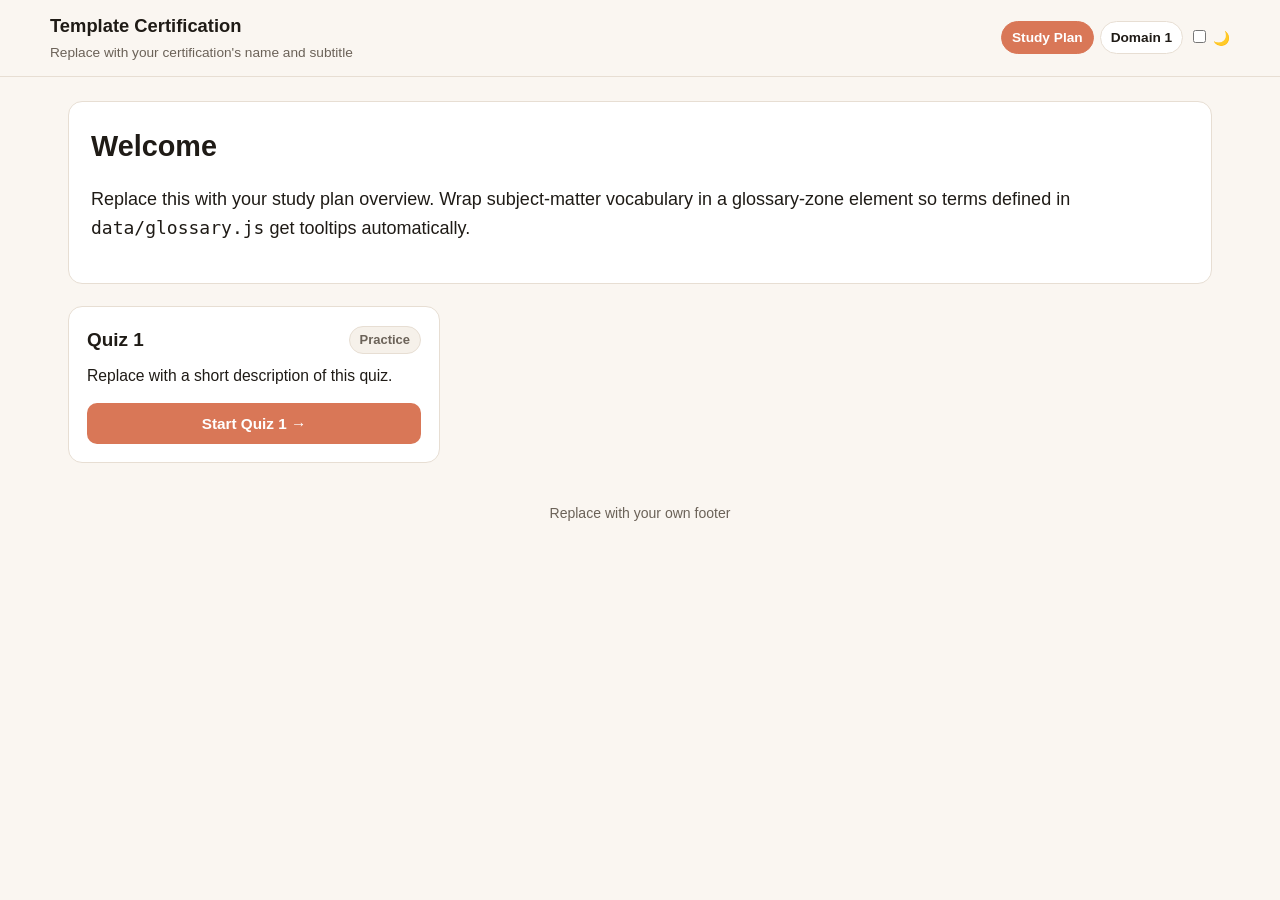
==== certs/_template/index.html @ f1c985af "Migrate cca-f into the cert-prep monorepo (core engine + certs/cca-f + _template) Extracts the share" ====
<!DOCTYPE html>
<html lang="en">
<head>
<meta charset="UTF-8">
<meta name="viewport" content="width=device-width, initial-scale=1.0">
<title>Template: Exam Prep</title>
<script>(function(){try{var t=localStorage.getItem('cert-theme');if(t==='dark'||t==='light')document.documentElement.setAttribute('data-theme',t);}catch(e){}})();</script>
<link rel="stylesheet" href="../../core/css/style.css">
<link rel="stylesheet" href="theme.css">
<noscript><style>.tab-panel{display:block !important;}</style></noscript>
</head>
<body>
<header class="top">
  <div class="inner">
    <div>
      <h1>Template Certification</h1>
      <div class="sub">Replace with your certification's name and subtitle</div>
    </div>
    <div class="nav-toggle-group">
      <span class="current-tab-label" id="navToggleLabel"></span>
      <button type="button" class="nav-toggle" id="navToggle" aria-expanded="false" aria-controls="tocNav">
        <span class="hamburger">☰</span> Menu
      </button>
    </div>
    <nav class="toc" id="tocNav">
      <button type="button" class="tab-btn" data-tab="plan" data-label="Study Plan">Study Plan</button>
      <button type="button" class="tab-btn" data-tab="d1" data-label="Domain 1">Domain 1</button>
      <label class="theme-toggle-pill"><input type="checkbox" class="theme-toggle-input"> 🌙</label>
    </nav>
  </div>
</header>

<div class="wrap">

  <div class="tab-panel" id="tab-plan">
    <div class="hero">
      <h1>Welcome</h1>
      <p class="glossary-zone">Replace this with your study plan overview. Wrap subject-matter vocabulary in a <span class="glossary-zone">glossary-zone</span> element so terms defined in <code>data/glossary.js</code> get tooltips automatically.</p>
    </div>

    <div class="quiz-grid">
      <div class="quiz-card">
        <div class="quiz-card-head">
          <h3>Quiz 1</h3>
          <span class="quiz-badge">Practice</span>
        </div>
        <p>Replace with a short description of this quiz.</p>
        <a class="quiz-start" href="quizzes/quiz1.html">Start Quiz 1 →</a>
      </div>
    </div>
  </div>

  <div class="tab-panel" id="tab-d1">
    <h2 class="section-title">Domain 1</h2>
    <p class="section-desc">Replace with a short description of this domain.</p>

    <div class="domain-block">
      <div class="domain-head">
        <div class="kicker">Domain 1</div>
        <h2>Example Domain</h2>
        <div class="meta">Replace with real domain content.</div>
      </div>
      <div class="domain-body">
        <div class="principle" id="d1-p1">
          <span class="num" style="background:var(--d1);">1</span>
          <h4 class="glossary-zone">Example principle</h4>
          <p class="glossary-zone">Replace with real content. Terms here can use the glossary-zone tooltip mechanism too.</p>
        </div>
      </div>
    </div>
  </div>

  <footer>Replace with your own footer</footer>
</div>

<script>window.CERT_ID = "template";</script>
<script src="data/glossary.js"></script>
<script src="../../core/js/theme-toggle.js"></script>
<script src="../../core/js/app.js"></script>
</body>
</html>
---- core/css/style.css ----
:root{
  --radius:14px;
  --page-max:1180px;
}

html{font-size:18px;}
body{transition:background-color .15s ease, color .15s ease;}
*{box-sizing:border-box;}
body{margin:0;font-family:-apple-system,BlinkMacSystemFont,"Segoe UI",Helvetica,Arial,sans-serif;background:var(--bg);color:var(--ink);line-height:1.55;}
.wrap{max-width:min(var(--page-max),94vw);margin:0 auto;padding:24px 18px 90px;}
header.top{position:sticky;top:0;z-index:50;background:var(--header-bg);backdrop-filter:blur(6px);border-bottom:1px solid var(--line);padding:12px 18px;}
header.top .inner{max-width:min(var(--page-max),94vw);margin:0 auto;display:flex;align-items:center;justify-content:space-between;gap:12px;flex-wrap:wrap;}

header.top h1{font-size:1.02rem;margin:0;font-weight:800;}
header.top .sub{color:var(--muted);font-size:0.76rem;margin-top:2px;}
nav.toc{display:flex;gap:6px;flex-wrap:wrap;font-size:0.76rem;align-items:center;}
nav.toc a{text-decoration:none;color:var(--ink);background:var(--card);border:1px solid var(--line);padding:5px 10px;border-radius:20px;font-weight:600;}
nav.toc a:hover{border-color:var(--accent);}
nav.toc .tab-btn{--tab-c:var(--accent);font:inherit;text-decoration:none;color:var(--ink);background:var(--card);border:1px solid var(--line);padding:5px 10px;border-radius:20px;font-weight:600;cursor:pointer;}
nav.toc .tab-btn:hover{border-color:var(--tab-c);}
nav.toc .tab-btn.active{background:var(--tab-c);border-color:var(--tab-c);color:var(--on-accent);}

.tab-panel{display:none;}
.tab-panel.active{display:block;animation:tabin .15s ease;}
@keyframes tabin{from{opacity:0;} to{opacity:1;}}
.hint-toggle{display:flex;align-items:center;gap:6px;background:var(--card);border:1px solid var(--line);border-radius:20px;padding:5px 10px;font-weight:600;cursor:pointer;}

.nav-toggle-group{display:none;}

/* Mobile: the 10-button nav wrapping onto 3+ rows ate a huge chunk of the
   screen (sticky header). Collapse it behind a Menu button (with the current
   tab named alongside it) that expands into the full list on tap. */
@media(max-width:640px){
  header.top{padding:10px 14px;}
  header.top .inner{flex-wrap:wrap;align-items:flex-start;gap:8px;}
  header.top .inner>div:first-child{flex:1 1 auto;min-width:0;}
  header.top h1{font-size:0.9rem;overflow:hidden;text-overflow:ellipsis;white-space:nowrap;}
  header.top .sub{font-size:0.68rem;overflow:hidden;text-overflow:ellipsis;white-space:nowrap;}

  .nav-toggle-group{display:flex;align-items:center;gap:8px;flex-shrink:0;}
  .current-tab-label{font-weight:700;font-size:0.82rem;color:var(--accent);}
  .nav-toggle{display:flex;align-items:center;gap:6px;background:var(--card);border:1px solid var(--line);border-radius:20px;padding:6px 12px;font-weight:700;font-size:0.82rem;color:var(--ink);cursor:pointer;font-family:inherit;}
  .nav-toggle .hamburger{font-size:0.95em;line-height:1;}

  nav.toc{display:none;flex-basis:100%;width:100%;flex-wrap:wrap;justify-content:flex-start;margin-top:10px;padding-top:10px;border-top:1px solid var(--line);}
  nav.toc.open{display:flex;}
}

h2.section-title{font-size:1.5rem;margin:40px 0 6px;}
p.section-desc{color:var(--muted);margin:0 0 18px;}

.hero{background:var(--card);border:1px solid var(--line);border-radius:var(--radius);padding:22px;margin-bottom:22px;}
.hero h1{font-size:1.6rem;margin:0 0 8px;}
.legend{background:var(--surface);border:1px solid var(--line);border-radius:10px;padding:12px 16px;font-size:0.85rem;margin:14px 0;}
.legend b{color:var(--accent);}
.weights{display:flex;gap:8px;margin:16px 0;flex-wrap:wrap;}
.weight-chip{border-radius:10px;padding:10px 14px;color:var(--on-accent);font-weight:700;font-size:0.85rem;min-width:70px;text-align:center;}
.w1{background:var(--d1);} .w2{background:var(--d2);} .w3{background:var(--d3);} .w4{background:var(--d4);} .w5{background:var(--d5);}
.weight-chip small{display:block;font-weight:500;opacity:0.9;font-size:0.68rem;}

.plan-grid{display:grid;grid-template-columns:1fr;gap:14px;}
@media(min-width:760px){.plan-grid{grid-template-columns:1fr 1fr 1fr;}}
.phase-card{background:var(--card);border:1px solid var(--line);border-radius:var(--radius);padding:18px;border-top:5px solid var(--accent);}
.phase-card h3{margin:0 0 4px;font-size:1.02rem;}
.phase-card .focus{color:var(--muted);font-size:0.76rem;margin-bottom:10px;}
.phase-card ul{margin:0;padding-left:18px;font-size:0.86rem;}
.phase-card li{margin-bottom:9px;}

.quiz-grid{display:grid;grid-template-columns:1fr;gap:14px;margin-top:14px;}
@media(min-width:760px){.quiz-grid{grid-template-columns:1fr 1fr 1fr;}}
.quiz-card{background:var(--card);border:1px solid var(--line);border-radius:var(--radius);padding:18px;display:flex;flex-direction:column;gap:10px;}
.quiz-card-head{display:flex;align-items:center;justify-content:space-between;gap:8px;}
.quiz-card h3{margin:0;font-size:1.05rem;}
.quiz-badge{background:var(--surface);border:1px solid var(--line);border-radius:20px;padding:3px 10px;font-size:0.72rem;font-weight:700;color:var(--muted);white-space:nowrap;}
.quiz-card p{margin:0;font-size:0.87rem;flex:1;}
.quiz-start{display:block;margin-top:4px;background:var(--accent);color:var(--on-accent);text-decoration:none;font-weight:700;font-size:0.85rem;padding:9px 14px;border-radius:10px;text-align:center;}
.quiz-start:hover{opacity:0.9;}

.domain-block{background:var(--card);border:1px solid var(--line);border-radius:var(--radius);margin-bottom:20px;overflow:hidden;}
.domain-head{padding:16px 20px;border-left:6px solid var(--accent);}
.domain-head .kicker{font-size:0.7rem;font-weight:800;letter-spacing:0.06em;text-transform:uppercase;color:var(--muted);}
.domain-head h2{margin:2px 0 4px;font-size:1.25rem;}
.domain-head .meta{font-size:0.8rem;color:var(--muted);}
.domain-body{padding:4px 20px 18px;}

.principle{border-top:1px solid var(--line);padding:14px 0;}
.principle:first-child{border-top:none;}
.principle .num{display:inline-block;width:26px;height:26px;line-height:26px;text-align:center;border-radius:50%;color:var(--on-accent);font-weight:700;font-size:0.78rem;margin-right:8px;}
.principle h4{display:inline;font-size:0.96rem;}
.principle p{margin:6px 0 0 34px;font-size:0.87rem;color:var(--ink);}

/* --- bilingual mechanics: word tap + click-to-reveal paragraph translation --- */
.term{border-bottom:1px dotted var(--accent);cursor:pointer;position:relative;-webkit-tap-highlight-color:transparent;}
.term.term-open{background:var(--highlight);border-radius:4px;box-shadow:0 0 0 1px rgba(var(--accent-rgb),0.35);}
.term:focus-visible{outline:2px solid var(--accent);outline-offset:2px;border-radius:2px;}

#viTooltip{
  position:fixed;
  left:0; top:0;
  max-width:min(300px, calc(100vw - 24px));
  background:var(--tooltip-bg);
  color:var(--tooltip-fg);
  padding:9px 13px;
  border-radius:12px;
  font-size:0.86rem;
  line-height:1.45;
  box-shadow:0 10px 28px rgba(0,0,0,.28), 0 2px 6px rgba(0,0,0,.18);
  z-index:500;
  opacity:0;
  transform:translateY(4px) scale(0.97);
  transition:opacity .14s ease, transform .14s ease;
  pointer-events:none;
  visibility:hidden;
}
#viTooltip.show{opacity:1;transform:translateY(0) scale(1);visibility:visible;}

.vi-icon{display:inline-flex;align-items:center;gap:3px;cursor:pointer;margin-left:6px;padding:1px 7px;border-radius:999px;border:1px solid var(--line);background:var(--surface);color:var(--accent);font-size:0.68em;font-weight:700;text-decoration:none;user-select:none;vertical-align:middle;}
.vi-icon::before{content:"";display:inline-block;flex-shrink:0;width:13px;height:9px;border-radius:2px;background-image:url("data:image/svg+xml,%3Csvg xmlns='http://www.w3.org/2000/svg' viewBox='0 0 30 20'%3E%3Crect width='30' height='20' fill='%23da251d'/%3E%3Cpolygon points='15,4 16.76,9.53 22.57,9.53 17.9,13 19.66,18.53 15,15.06 10.34,18.53 12.1,13 7.43,9.53 13.24,9.53' fill='%23ffcd00'/%3E%3C/svg%3E");background-size:contain;background-repeat:no-repeat;}
.vi-icon:hover{background:var(--highlight);}
.vi-icon.active{background:var(--accent);color:var(--on-accent);border-color:var(--accent);}
.vi-icon:focus-visible{outline:2px solid var(--accent);outline-offset:2px;}
.vi-inline{display:none;margin:6px 0 0;padding:8px 12px;background:var(--surface);border-left:3px solid var(--accent);border-radius:0 8px 8px 0;font-size:0.85em;color:var(--ink);}
.vi-inline.show{display:block;}

html{scroll-behavior:smooth;}
.principle:target{background:var(--highlight);border-radius:10px;box-shadow:0 0 0 2px var(--accent) inset;}
.bigpic{background:var(--bg);border:1px solid var(--line);border-radius:12px;padding:14px 16px 10px;margin:6px 0 18px;}
.bigpic .cap{font-size:0.8rem;color:var(--muted);margin:0 0 8px;}
.bigpic svg{display:block;}
.badge-link{cursor:pointer;}
.badge-link:hover circle{stroke:var(--ink);stroke-width:1.5;}


table.cheat{width:100%;border-collapse:collapse;font-size:0.83rem;margin-top:10px;}
table.cheat th, table.cheat td{border:1px solid var(--line);padding:8px 10px;text-align:left;vertical-align:top;}
table.cheat th{background:var(--surface);font-weight:700;}
table.cheat tr:nth-child(even) td{background:var(--surface-soft);}

.callout{background:var(--green-bg);border:1px solid var(--callout-border);border-radius:10px;padding:12px 16px;font-size:0.87rem;margin:14px 0;}
.callout.warn{background:var(--warn-bg);border-color:var(--warn-border);}

.tip-block{background:var(--card);border:1px solid var(--line);border-radius:var(--radius);padding:16px 20px;margin-bottom:16px;}
.tip-block h3{margin:0 0 10px;font-size:1.02rem;}
.tip-block ul, .tip-block ol{margin:0;padding-left:20px;font-size:0.9rem;}
.tip-block li{margin-bottom:8px;}
.tip-block li:last-child{margin-bottom:0;}
.tip-block ul ul, .tip-block ol ul{margin-top:6px;}
.tip-block table.cheat{margin-top:0;}
.files-list{display:flex;flex-direction:column;gap:8px;margin-top:10px;}
.files-list div{background:var(--surface);border:1px solid var(--line);border-radius:8px;padding:10px 14px;font-size:0.84rem;}
footer{text-align:center;color:var(--muted);font-size:0.78rem;margin-top:40px;}
.checklist{list-style:none;padding:0;margin:0;}
.checklist li{padding:8px 0;border-top:1px solid var(--line);font-size:0.89rem;}
.checklist li:first-child{border-top:none;}
.checklist input{margin-right:8px;}

/* --- related-questions cross-linking --- */
.related-q{margin:8px 0 0 34px;}
.related-q summary{list-style:none;cursor:pointer;display:inline-flex;align-items:center;gap:6px;font-size:0.78rem;font-weight:700;color:var(--accent);user-select:none;}
.related-q summary::-webkit-details-marker{display:none;}
.related-q summary::before{content:'▸';font-size:0.75em;transition:transform .12s ease;}
.related-q[open] summary::before{transform:rotate(90deg);}
.related-q summary .count{background:var(--accent);color:var(--on-accent);border-radius:10px;padding:1px 7px;font-size:0.72rem;font-weight:700;}
.related-q-body{margin-top:8px;display:flex;flex-direction:column;gap:8px;}
.related-q-item{background:var(--surface);border:1px solid var(--line);border-radius:8px;padding:9px 12px;font-size:0.82rem;}
.related-q-item .rq-q{font-weight:600;margin:0 0 6px;}
.related-q-item .rq-opts{margin:0 0 6px;padding-left:16px;color:var(--muted);}
.related-q-item .rq-opts li{margin-bottom:2px;}
.related-q-item .rq-opts li.correct{color:var(--green);font-weight:700;}
.rq-opt-vi{display:none;margin:3px 0 4px;padding:5px 9px;border-radius:0 6px 6px 0;border-left:3px solid var(--accent);background:var(--highlight);color:var(--ink);font-size:0.92em;line-height:1.4;}
.rq-opt-vi.show{display:block;}
.related-q-item .rq-explain{margin:0;padding:6px 8px;background:var(--card);border-left:3px solid var(--green);border-radius:0 6px 6px 0;display:none;}
.related-q-item .rq-explain.show{display:block;}
.related-q-item .rq-reveal{background:none;border:1px solid var(--line);border-radius:14px;padding:2px 10px;font-size:0.74rem;cursor:pointer;color:var(--ink);font-weight:600;}
.related-q-item .rq-reveal:hover{border-color:var(--accent);}
.related-q-item .rq-src{color:var(--muted);font-weight:500;font-size:0.72rem;margin-left:6px;}
.rq-copy-btn{background:none;border:1px solid var(--line);border-radius:14px;padding:1px 8px;font-size:0.7rem;cursor:pointer;color:var(--muted);font-weight:600;margin-left:6px;vertical-align:middle;}
.rq-copy-btn:hover{border-color:var(--accent);color:var(--accent);}
.related-q-empty{font-size:0.78rem;color:var(--muted);margin:8px 0 0 34px;font-style:italic;}

.rq-vi-wrap{display:inline-block;margin-left:6px;}
.rq-vi-btn{display:inline-flex;align-items:center;gap:4px;padding:1px 8px;border-radius:999px;border:1px solid var(--line);background:var(--surface-2, var(--surface));color:var(--accent);font-size:0.7rem;font-weight:700;cursor:pointer;user-select:none;vertical-align:middle;}
.rq-vi-btn .flag-vn{border-radius:2px;flex-shrink:0;}
.rq-vi-btn:hover{background:var(--highlight);}
.rq-vi-btn.active{background:var(--accent);color:var(--on-accent);border-color:var(--accent);}
.rq-vi-box{display:none;margin-top:6px;padding:8px 10px;border-radius:0 6px 6px 0;border-left:3px solid var(--accent);background:var(--highlight);color:var(--ink);font-size:0.85em;line-height:1.5;}
.rq-vi-box.show{display:block;}
---- certs/_template/theme.css ----
:root{
  --bg:#faf6f1; --card:#ffffff; --ink:#1f1b16; --muted:#6b6258; --line:#e7ded3;
  --accent:#d97757; --accent-rgb:217,119,87; --green:#3a7d44; --green-bg:#e7f5e8; --red:#c0392b;
  --d1:#d97757; --d2:#3b6ea5; --d3:#4a8a5b; --d4:#8a5fa8; --d5:#c08a2e;
  --surface:#f6f1ea; --surface-soft:#fbf8f4; --highlight:#fff3ea;
  --warn-bg:#fdf3e7; --warn-border:#f0dcb8; --callout-border:#cfe6cf;
  --header-bg:rgba(250,246,241,0.97);
  --on-accent:#fff;
  --tooltip-bg:#1f1b16; --tooltip-fg:#fff;
  --red-bg:#fbeae7; --panel-2:#fffdfb; --panel-3:#f5efe7; --surface-hover:#fbf2ea;
  --tag-neutral-bg:#efe9e2; --tag-pending-bg:#fbeee0;
  --feedback-correct-text:#244e2b; --feedback-incorrect-text:#7d2920;
  --d1-tint:#fbeee6; --d2-tint:#e9eff7; --d3-tint:#e9f3eb; --d4-tint:#f1eaf6; --d5-tint:#f8eedc;
  color-scheme:light;
}

@media (prefers-color-scheme: dark){
  :root:not([data-theme="light"]){
    --bg:#17130f; --card:#241f19; --ink:#f0e9de; --muted:#a89b8b; --line:#3a332a;
    --accent:#e2895f; --accent-rgb:226,137,95; --green:#5aa868; --green-bg:#1e3324; --red:#e0685a;
    --d1:#e2895f; --d2:#6d9bd1; --d3:#6cb17d; --d4:#b190d1; --d5:#dba64f;
    --surface:#2a241d; --surface-soft:#231e18; --highlight:#3a2c20;
    --warn-bg:#332a1c; --warn-border:#4d3f27; --callout-border:#2c4530;
    --header-bg:rgba(23,19,15,0.94);
    --on-accent:#fff;
    --tooltip-bg:#1f1b16; --tooltip-fg:#fff;
    --red-bg:#3a201d; --panel-2:#2a241d; --panel-3:#2f2a22; --surface-hover:#362c22;
    --tag-neutral-bg:#332e27; --tag-pending-bg:#3d2e22;
    --feedback-correct-text:#a8d5b0; --feedback-incorrect-text:#e8a79c;
    --d1-tint:#3a2c22; --d2-tint:#212c38; --d3-tint:#1f2f24; --d4-tint:#2e2536; --d5-tint:#362c1c;
    color-scheme:dark;
  }
}
:root[data-theme="dark"]{
  --bg:#17130f; --card:#241f19; --ink:#f0e9de; --muted:#a89b8b; --line:#3a332a;
  --accent:#e2895f; --accent-rgb:226,137,95; --green:#5aa868; --green-bg:#1e3324; --red:#e0685a;
  --d1:#e2895f; --d2:#6d9bd1; --d3:#6cb17d; --d4:#b190d1; --d5:#dba64f;
  --surface:#2a241d; --surface-soft:#231e18; --highlight:#3a2c20;
  --warn-bg:#332a1c; --warn-border:#4d3f27; --callout-border:#2c4530;
  --header-bg:rgba(23,19,15,0.94);
  --on-accent:#fff;
  --tooltip-bg:#1f1b16; --tooltip-fg:#fff;
  --red-bg:#3a201d; --panel-2:#2a241d; --panel-3:#2f2a22; --surface-hover:#362c22;
  --tag-neutral-bg:#332e27; --tag-pending-bg:#3d2e22;
  --feedback-correct-text:#a8d5b0; --feedback-incorrect-text:#e8a79c;
  --d1-tint:#3a2c22; --d2-tint:#212c38; --d3-tint:#1f2f24; --d4-tint:#2e2536; --d5-tint:#362c1c;
  color-scheme:dark;
}
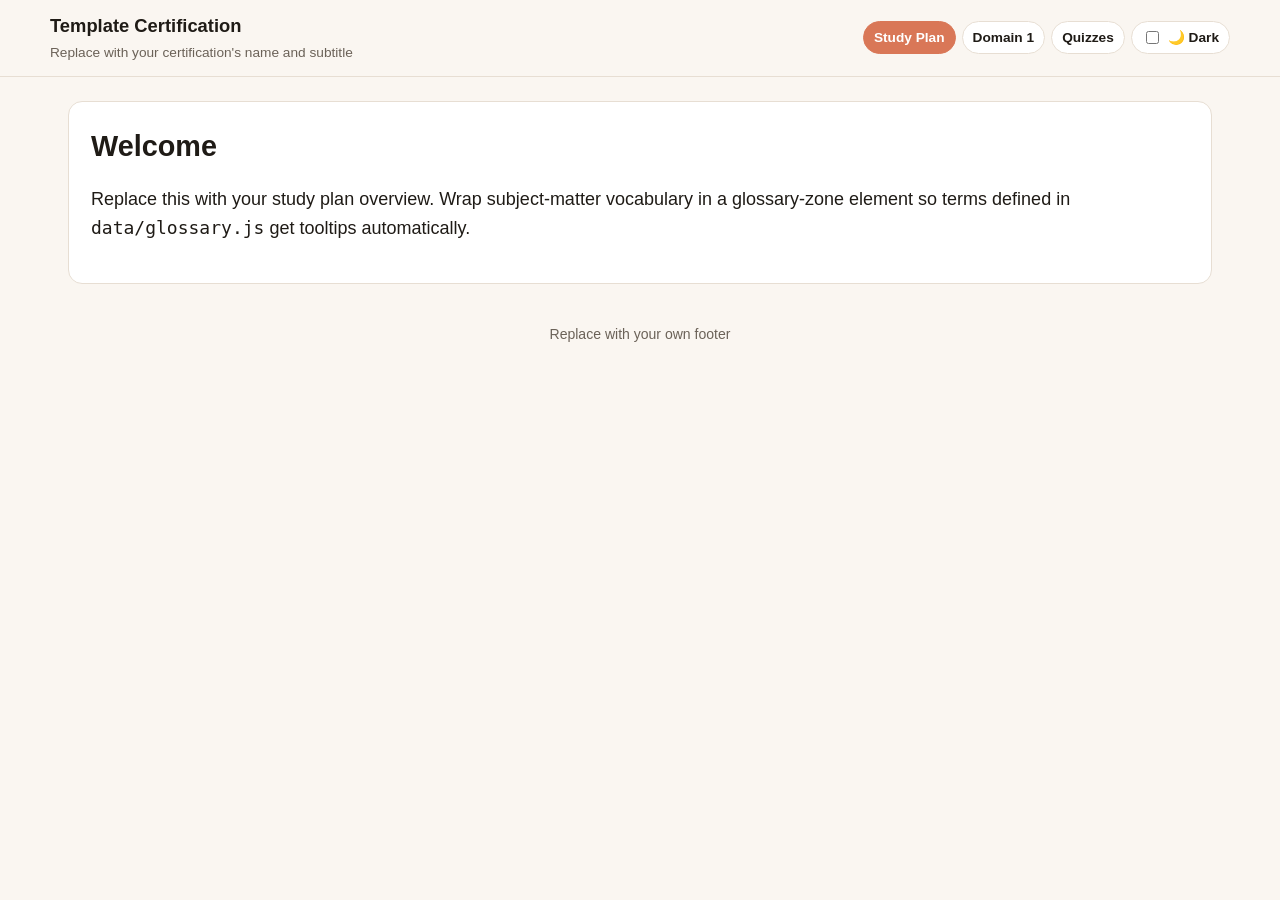
==== commit 1d1bbdee: "Share a single site-nav header across the cert page and its quiz pages Introduces certs/<id>/data/na" ====
--- a/certs/_template/index.html
+++ b/certs/_template/index.html
@@ -10,25 +10,7 @@
 <noscript><style>.tab-panel{display:block !important;}</style></noscript>
 </head>
 <body>
-<header class="top">
-  <div class="inner">
-    <div>
-      <h1>Template Certification</h1>
-      <div class="sub">Replace with your certification's name and subtitle</div>
-    </div>
-    <div class="nav-toggle-group">
-      <span class="current-tab-label" id="navToggleLabel"></span>
-      <button type="button" class="nav-toggle" id="navToggle" aria-expanded="false" aria-controls="tocNav">
-        <span class="hamburger">☰</span> Menu
-      </button>
-    </div>
-    <nav class="toc" id="tocNav">
-      <button type="button" class="tab-btn" data-tab="plan" data-label="Study Plan">Study Plan</button>
-      <button type="button" class="tab-btn" data-tab="d1" data-label="Domain 1">Domain 1</button>
-      <label class="theme-toggle-pill"><input type="checkbox" class="theme-toggle-input"> 🌙</label>
-    </nav>
-  </div>
-</header>
+<header class="site-nav" id="siteNav"></header>
 
 <div class="wrap">
 
@@ -36,17 +18,6 @@
     <div class="hero">
       <h1>Welcome</h1>
       <p class="glossary-zone">Replace this with your study plan overview. Wrap subject-matter vocabulary in a <span class="glossary-zone">glossary-zone</span> element so terms defined in <code>data/glossary.js</code> get tooltips automatically.</p>
-    </div>
-
-    <div class="quiz-grid">
-      <div class="quiz-card">
-        <div class="quiz-card-head">
-          <h3>Quiz 1</h3>
-          <span class="quiz-badge">Practice</span>
-        </div>
-        <p>Replace with a short description of this quiz.</p>
-        <a class="quiz-start" href="quizzes/quiz1.html">Start Quiz 1 →</a>
-      </div>
     </div>
   </div>
 
@@ -70,12 +41,30 @@
     </div>
   </div>
 
+  <div class="tab-panel" id="tab-quizzes">
+    <h2 class="section-title">Quizzes</h2>
+    <p class="section-desc">Replace with a short description of the quiz set.</p>
+
+    <div class="quiz-grid">
+      <div class="quiz-card">
+        <div class="quiz-card-head">
+          <h3>Quiz 1</h3>
+          <span class="quiz-badge">Practice</span>
+        </div>
+        <p>Replace with a short description of this quiz.</p>
+        <a class="quiz-start" href="quizzes/quiz1.html">Start Quiz 1 →</a>
+      </div>
+    </div>
+  </div>
+
   <footer>Replace with your own footer</footer>
 </div>
 
-<script>window.CERT_ID = "template";</script>
+<script>window.CERT_ID = "template"; window.CERT_INDEX_PATH = "";</script>
+<script src="data/nav.js"></script>
 <script src="data/glossary.js"></script>
 <script src="../../core/js/theme-toggle.js"></script>
+<script src="../../core/js/site-nav.js"></script>
 <script src="../../core/js/app.js"></script>
 </body>
 </html>
--- a/core/css/style.css
+++ b/core/css/style.css
@@ -1,6 +1,7 @@
 :root{
   --radius:14px;
   --page-max:1180px;
+  --site-nav-h:60px;
 }
 
 html{font-size:18px;}
@@ -8,11 +9,11 @@
 *{box-sizing:border-box;}
 body{margin:0;font-family:-apple-system,BlinkMacSystemFont,"Segoe UI",Helvetica,Arial,sans-serif;background:var(--bg);color:var(--ink);line-height:1.55;}
 .wrap{max-width:min(var(--page-max),94vw);margin:0 auto;padding:24px 18px 90px;}
-header.top{position:sticky;top:0;z-index:50;background:var(--header-bg);backdrop-filter:blur(6px);border-bottom:1px solid var(--line);padding:12px 18px;}
-header.top .inner{max-width:min(var(--page-max),94vw);margin:0 auto;display:flex;align-items:center;justify-content:space-between;gap:12px;flex-wrap:wrap;}
+.site-nav{position:sticky;top:0;z-index:50;background:var(--header-bg);backdrop-filter:blur(6px);border-bottom:1px solid var(--line);padding:12px 18px;}
+.site-nav .inner{max-width:min(var(--page-max),94vw);margin:0 auto;display:flex;align-items:center;justify-content:space-between;gap:12px;flex-wrap:wrap;}
 
-header.top h1{font-size:1.02rem;margin:0;font-weight:800;}
-header.top .sub{color:var(--muted);font-size:0.76rem;margin-top:2px;}
+.site-nav h1{font-size:1.02rem;margin:0;font-weight:800;}
+.site-nav .sub{color:var(--muted);font-size:0.76rem;margin-top:2px;}
 nav.toc{display:flex;gap:6px;flex-wrap:wrap;font-size:0.76rem;align-items:center;}
 nav.toc a{text-decoration:none;color:var(--ink);background:var(--card);border:1px solid var(--line);padding:5px 10px;border-radius:20px;font-weight:600;}
 nav.toc a:hover{border-color:var(--accent);}
@@ -31,11 +32,11 @@
    screen (sticky header). Collapse it behind a Menu button (with the current
    tab named alongside it) that expands into the full list on tap. */
 @media(max-width:640px){
-  header.top{padding:10px 14px;}
-  header.top .inner{flex-wrap:wrap;align-items:flex-start;gap:8px;}
-  header.top .inner>div:first-child{flex:1 1 auto;min-width:0;}
-  header.top h1{font-size:0.9rem;overflow:hidden;text-overflow:ellipsis;white-space:nowrap;}
-  header.top .sub{font-size:0.68rem;overflow:hidden;text-overflow:ellipsis;white-space:nowrap;}
+  .site-nav{padding:10px 14px;}
+  .site-nav .inner{flex-wrap:wrap;align-items:flex-start;gap:8px;}
+  .site-nav .inner>div:first-child{flex:1 1 auto;min-width:0;}
+  .site-nav h1{font-size:0.9rem;overflow:hidden;text-overflow:ellipsis;white-space:nowrap;}
+  .site-nav .sub{font-size:0.68rem;overflow:hidden;text-overflow:ellipsis;white-space:nowrap;}
 
   .nav-toggle-group{display:flex;align-items:center;gap:8px;flex-shrink:0;}
   .current-tab-label{font-weight:700;font-size:0.82rem;color:var(--accent);}
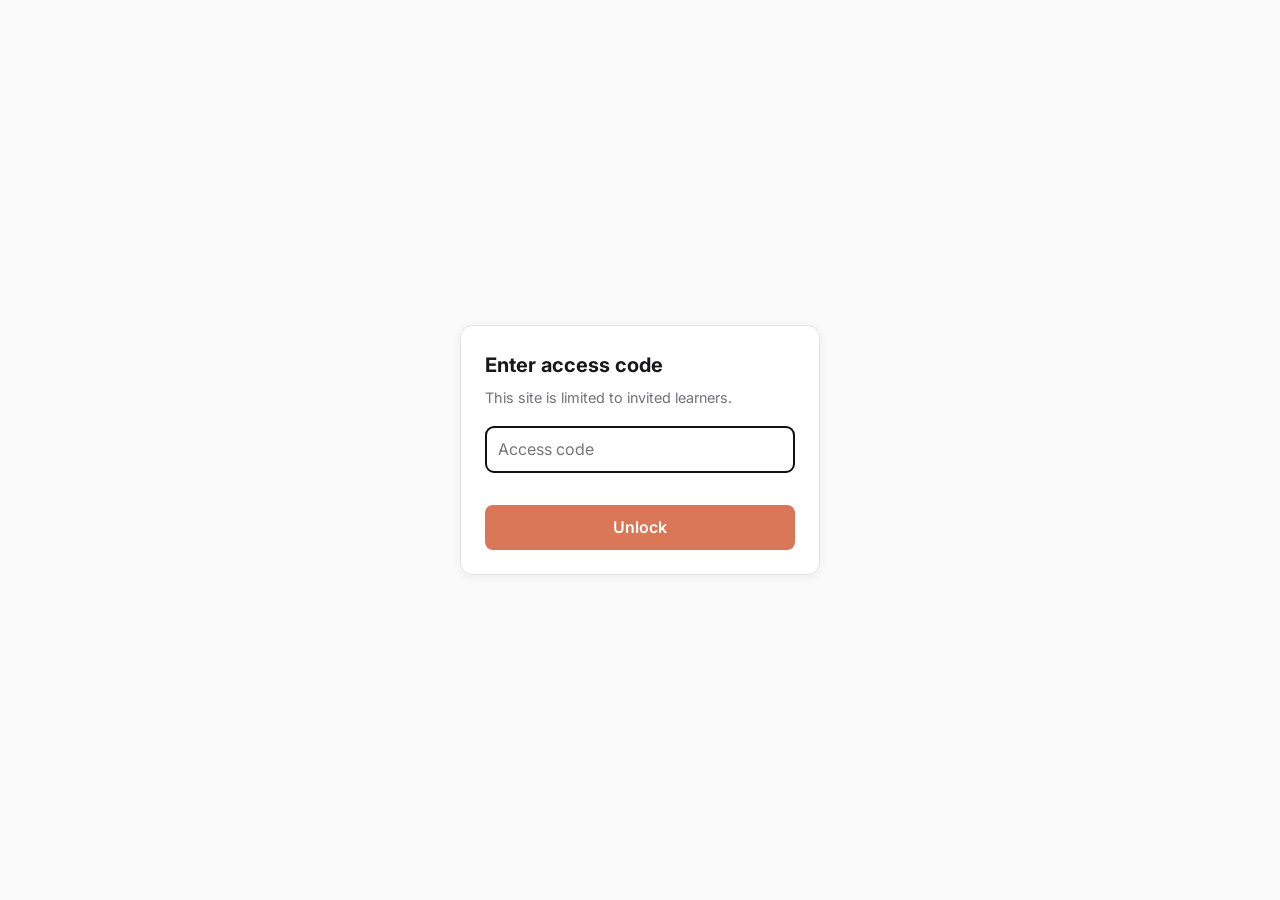
==== commit b9a77a19: "Ship quiz-only MVP: shared quiz module, itil4-f cert, access-code gate - Add shared quiz engine/page" ====
--- a/certs/_template/index.html
+++ b/certs/_template/index.html
@@ -7,21 +7,23 @@
 <script>(function(){try{var t=localStorage.getItem('cert-theme');if(t==='dark'||t==='light')document.documentElement.setAttribute('data-theme',t);}catch(e){}})();</script>
 <link rel="stylesheet" href="../../core/css/style.css">
 <link rel="stylesheet" href="theme.css">
+<link rel="stylesheet" href="content.css">
 <noscript><style>.tab-panel{display:block !important;}</style></noscript>
+<script src="../../core/js/access-gate.js"></script>
 </head>
 <body>
 <header class="site-nav" id="siteNav"></header>
 
 <div class="wrap">
 
-  <div class="tab-panel" id="tab-plan">
+  <section class="tab-panel" data-tab="learn" id="tab-learn">
     <div class="hero">
       <h1>Welcome</h1>
       <p class="glossary-zone">Replace this with your study plan overview. Wrap subject-matter vocabulary in a <span class="glossary-zone">glossary-zone</span> element so terms defined in <code>data/glossary.js</code> get tooltips automatically.</p>
     </div>
-  </div>
+  </section>
 
-  <div class="tab-panel" id="tab-d1">
+  <section class="tab-panel" data-tab="lesson" id="tab-lesson">
     <h2 class="section-title">Domain 1</h2>
     <p class="section-desc">Replace with a short description of this domain.</p>
 
@@ -39,23 +41,16 @@
         </div>
       </div>
     </div>
-  </div>
+  </section>
 
-  <div class="tab-panel" id="tab-quizzes">
-    <h2 class="section-title">Quizzes</h2>
-    <p class="section-desc">Replace with a short description of the quiz set.</p>
+  <section class="tab-panel" data-tab="quiz" id="tab-quiz">
+    <div id="quizCards"></div>
+  </section>
 
-    <div class="quiz-grid">
-      <div class="quiz-card">
-        <div class="quiz-card-head">
-          <h3>Quiz 1</h3>
-          <span class="quiz-badge">Practice</span>
-        </div>
-        <p>Replace with a short description of this quiz.</p>
-        <a class="quiz-start" href="quizzes/quiz1.html">Start Quiz 1 →</a>
-      </div>
-    </div>
-  </div>
+  <section class="tab-panel" data-tab="tip" id="tab-tip">
+    <h2 class="section-title">Tip</h2>
+    <div class="tip-placeholder">Replace with tips content, or leave as a placeholder.</div>
+  </section>
 
   <footer>Replace with your own footer</footer>
 </div>
@@ -63,8 +58,9 @@
 <script>window.CERT_ID = "template"; window.CERT_INDEX_PATH = "";</script>
 <script src="data/nav.js"></script>
 <script src="data/glossary.js"></script>
+<script src="../../core/js/site-nav.js"></script>
 <script src="../../core/js/theme-toggle.js"></script>
-<script src="../../core/js/site-nav.js"></script>
 <script src="../../core/js/app.js"></script>
+<script src="../../core/js/quiz-cards.js"></script>
 </body>
 </html>
--- a/core/css/style.css
+++ b/core/css/style.css
@@ -1,30 +1,51 @@
+@import url('https://fonts.googleapis.com/css2?family=Inter:wght@400;500;600;700;800&display=swap');
+
 :root{
-  --radius:14px;
+  --radius:10px;
   --page-max:1180px;
   --site-nav-h:60px;
+  --shadow-sm:0 1px 2px rgba(0,0,0,0.04);
+  --shadow-md:0 2px 8px rgba(0,0,0,0.06);
 }
 
-html{font-size:18px;}
+html{font-size:16px;}
 body{transition:background-color .15s ease, color .15s ease;}
 *{box-sizing:border-box;}
-body{margin:0;font-family:-apple-system,BlinkMacSystemFont,"Segoe UI",Helvetica,Arial,sans-serif;background:var(--bg);color:var(--ink);line-height:1.55;}
+body{margin:0;font-family:'Inter',-apple-system,BlinkMacSystemFont,"Segoe UI",Helvetica,Arial,sans-serif;background:var(--bg);color:var(--ink);line-height:1.55;}
 .wrap{max-width:min(var(--page-max),94vw);margin:0 auto;padding:24px 18px 90px;}
-.site-nav{position:sticky;top:0;z-index:50;background:var(--header-bg);backdrop-filter:blur(6px);border-bottom:1px solid var(--line);padding:12px 18px;}
+.site-nav{position:sticky;top:0;z-index:50;background:var(--header-bg);backdrop-filter:blur(6px);border-bottom:1px solid var(--line);padding:12px 18px;box-shadow:var(--shadow-sm);}
 .site-nav .inner{max-width:min(var(--page-max),94vw);margin:0 auto;display:flex;align-items:center;justify-content:space-between;gap:12px;flex-wrap:wrap;}
 
 .site-nav h1{font-size:1.02rem;margin:0;font-weight:800;}
 .site-nav .sub{color:var(--muted);font-size:0.76rem;margin-top:2px;}
-nav.toc{display:flex;gap:6px;flex-wrap:wrap;font-size:0.76rem;align-items:center;}
-nav.toc a{text-decoration:none;color:var(--ink);background:var(--card);border:1px solid var(--line);padding:5px 10px;border-radius:20px;font-weight:600;}
-nav.toc a:hover{border-color:var(--accent);}
-nav.toc .tab-btn{--tab-c:var(--accent);font:inherit;text-decoration:none;color:var(--ink);background:var(--card);border:1px solid var(--line);padding:5px 10px;border-radius:20px;font-weight:600;cursor:pointer;}
-nav.toc .tab-btn:hover{border-color:var(--tab-c);}
-nav.toc .tab-btn.active{background:var(--tab-c);border-color:var(--tab-c);color:var(--on-accent);}
+.nav-title-row{display:flex;align-items:center;gap:8px;}
+.home-link{display:inline-flex;align-items:center;justify-content:center;width:26px;height:26px;flex-shrink:0;text-decoration:none;background:var(--card);border:1px solid var(--line);border-radius:8px;color:var(--ink);transition:color .15s ease, border-color .15s ease;}
+.home-link svg{width:15px;height:15px;}
+.home-link:hover{color:var(--accent);border-color:var(--accent);}
+nav.toc{display:flex;gap:2px;flex-wrap:wrap;font-size:0.8rem;align-items:center;background:var(--surface);padding:4px;border-radius:12px;}
+nav.toc a{text-decoration:none;color:var(--muted);background:transparent;border:none;padding:6px 14px;border-radius:8px;font-weight:600;transition:color .15s ease, background-color .15s ease;}
+nav.toc a:hover{color:var(--ink);}
+nav.toc .tab-btn{font:inherit;text-decoration:none;color:var(--muted);background:transparent;border:none;padding:6px 14px;border-radius:8px;font-weight:600;cursor:pointer;transition:color .15s ease, background-color .15s ease;}
+nav.toc .tab-btn:hover{color:var(--ink);}
+nav.toc .tab-btn.active,
+nav.toc a.active{background:var(--card);color:var(--accent);box-shadow:var(--shadow-sm);}
 
 .tab-panel{display:none;}
 .tab-panel.active{display:block;animation:tabin .15s ease;}
 @keyframes tabin{from{opacity:0;} to{opacity:1;}}
-.hint-toggle{display:flex;align-items:center;gap:6px;background:var(--card);border:1px solid var(--line);border-radius:20px;padding:5px 10px;font-weight:600;cursor:pointer;}
+.theme-switch{display:flex;align-items:center;padding:5px 8px;cursor:pointer;}
+.theme-switch .switch{position:relative;display:inline-block;width:40px;height:20px;flex-shrink:0;}
+.theme-switch .switch input{position:absolute;opacity:0;width:0;height:0;}
+.theme-switch .slider{position:absolute;inset:0;background-color:var(--line);border-radius:20px;transition:background-color .15s ease;}
+.theme-switch .knob{position:absolute;left:2px;top:2px;height:16px;width:16px;display:flex;align-items:center;justify-content:center;background-color:var(--card);border-radius:50%;box-shadow:0 1px 2px rgba(0,0,0,0.2);transition:transform .15s ease;}
+.theme-switch .knob .icon{position:absolute;top:50%;left:50%;width:11px;height:11px;margin:-5.5px 0 0 -5.5px;line-height:0;color:var(--muted);transition:opacity .15s ease;}
+.theme-switch .knob .icon svg{display:block;width:100%;height:100%;}
+.theme-switch .knob .icon-moon{opacity:0;}
+.theme-switch input:checked + .slider{background-color:var(--accent);}
+.theme-switch input:checked + .slider .knob{transform:translateX(20px);}
+.theme-switch input:checked + .slider .knob .icon-sun{opacity:0;}
+.theme-switch input:checked + .slider .knob .icon-moon{opacity:1;}
+.theme-switch input:focus-visible + .slider{outline:2px solid var(--accent);outline-offset:2px;}
 
 .nav-toggle-group{display:none;}
 
@@ -34,61 +55,19 @@
 @media(max-width:640px){
   .site-nav{padding:10px 14px;}
   .site-nav .inner{flex-wrap:wrap;align-items:flex-start;gap:8px;}
-  .site-nav .inner>div:first-child{flex:1 1 auto;min-width:0;}
+  .site-nav .inner>.nav-title{flex:1 1 auto;min-width:0;}
   .site-nav h1{font-size:0.9rem;overflow:hidden;text-overflow:ellipsis;white-space:nowrap;}
   .site-nav .sub{font-size:0.68rem;overflow:hidden;text-overflow:ellipsis;white-space:nowrap;}
 
   .nav-toggle-group{display:flex;align-items:center;gap:8px;flex-shrink:0;}
   .current-tab-label{font-weight:700;font-size:0.82rem;color:var(--accent);}
-  .nav-toggle{display:flex;align-items:center;gap:6px;background:var(--card);border:1px solid var(--line);border-radius:20px;padding:6px 12px;font-weight:700;font-size:0.82rem;color:var(--ink);cursor:pointer;font-family:inherit;}
-  .nav-toggle .hamburger{font-size:0.95em;line-height:1;}
+  .nav-toggle{display:flex;align-items:center;gap:6px;background:var(--surface);border:none;border-radius:8px;padding:7px 13px;font-weight:600;font-size:0.82rem;color:var(--ink);cursor:pointer;font-family:inherit;}
+  .nav-toggle .hamburger{display:inline-flex;}
+  .nav-toggle .hamburger svg{width:15px;height:15px;}
 
   nav.toc{display:none;flex-basis:100%;width:100%;flex-wrap:wrap;justify-content:flex-start;margin-top:10px;padding-top:10px;border-top:1px solid var(--line);}
   nav.toc.open{display:flex;}
 }
-
-h2.section-title{font-size:1.5rem;margin:40px 0 6px;}
-p.section-desc{color:var(--muted);margin:0 0 18px;}
-
-.hero{background:var(--card);border:1px solid var(--line);border-radius:var(--radius);padding:22px;margin-bottom:22px;}
-.hero h1{font-size:1.6rem;margin:0 0 8px;}
-.legend{background:var(--surface);border:1px solid var(--line);border-radius:10px;padding:12px 16px;font-size:0.85rem;margin:14px 0;}
-.legend b{color:var(--accent);}
-.weights{display:flex;gap:8px;margin:16px 0;flex-wrap:wrap;}
-.weight-chip{border-radius:10px;padding:10px 14px;color:var(--on-accent);font-weight:700;font-size:0.85rem;min-width:70px;text-align:center;}
-.w1{background:var(--d1);} .w2{background:var(--d2);} .w3{background:var(--d3);} .w4{background:var(--d4);} .w5{background:var(--d5);}
-.weight-chip small{display:block;font-weight:500;opacity:0.9;font-size:0.68rem;}
-
-.plan-grid{display:grid;grid-template-columns:1fr;gap:14px;}
-@media(min-width:760px){.plan-grid{grid-template-columns:1fr 1fr 1fr;}}
-.phase-card{background:var(--card);border:1px solid var(--line);border-radius:var(--radius);padding:18px;border-top:5px solid var(--accent);}
-.phase-card h3{margin:0 0 4px;font-size:1.02rem;}
-.phase-card .focus{color:var(--muted);font-size:0.76rem;margin-bottom:10px;}
-.phase-card ul{margin:0;padding-left:18px;font-size:0.86rem;}
-.phase-card li{margin-bottom:9px;}
-
-.quiz-grid{display:grid;grid-template-columns:1fr;gap:14px;margin-top:14px;}
-@media(min-width:760px){.quiz-grid{grid-template-columns:1fr 1fr 1fr;}}
-.quiz-card{background:var(--card);border:1px solid var(--line);border-radius:var(--radius);padding:18px;display:flex;flex-direction:column;gap:10px;}
-.quiz-card-head{display:flex;align-items:center;justify-content:space-between;gap:8px;}
-.quiz-card h3{margin:0;font-size:1.05rem;}
-.quiz-badge{background:var(--surface);border:1px solid var(--line);border-radius:20px;padding:3px 10px;font-size:0.72rem;font-weight:700;color:var(--muted);white-space:nowrap;}
-.quiz-card p{margin:0;font-size:0.87rem;flex:1;}
-.quiz-start{display:block;margin-top:4px;background:var(--accent);color:var(--on-accent);text-decoration:none;font-weight:700;font-size:0.85rem;padding:9px 14px;border-radius:10px;text-align:center;}
-.quiz-start:hover{opacity:0.9;}
-
-.domain-block{background:var(--card);border:1px solid var(--line);border-radius:var(--radius);margin-bottom:20px;overflow:hidden;}
-.domain-head{padding:16px 20px;border-left:6px solid var(--accent);}
-.domain-head .kicker{font-size:0.7rem;font-weight:800;letter-spacing:0.06em;text-transform:uppercase;color:var(--muted);}
-.domain-head h2{margin:2px 0 4px;font-size:1.25rem;}
-.domain-head .meta{font-size:0.8rem;color:var(--muted);}
-.domain-body{padding:4px 20px 18px;}
-
-.principle{border-top:1px solid var(--line);padding:14px 0;}
-.principle:first-child{border-top:none;}
-.principle .num{display:inline-block;width:26px;height:26px;line-height:26px;text-align:center;border-radius:50%;color:var(--on-accent);font-weight:700;font-size:0.78rem;margin-right:8px;}
-.principle h4{display:inline;font-size:0.96rem;}
-.principle p{margin:6px 0 0 34px;font-size:0.87rem;color:var(--ink);}
 
 /* --- bilingual mechanics: word tap + click-to-reveal paragraph translation --- */
 .term{border-bottom:1px dotted var(--accent);cursor:pointer;position:relative;-webkit-tap-highlight-color:transparent;}
@@ -124,65 +103,5 @@
 .vi-inline.show{display:block;}
 
 html{scroll-behavior:smooth;}
-.principle:target{background:var(--highlight);border-radius:10px;box-shadow:0 0 0 2px var(--accent) inset;}
-.bigpic{background:var(--bg);border:1px solid var(--line);border-radius:12px;padding:14px 16px 10px;margin:6px 0 18px;}
-.bigpic .cap{font-size:0.8rem;color:var(--muted);margin:0 0 8px;}
-.bigpic svg{display:block;}
-.badge-link{cursor:pointer;}
-.badge-link:hover circle{stroke:var(--ink);stroke-width:1.5;}
 
-
-table.cheat{width:100%;border-collapse:collapse;font-size:0.83rem;margin-top:10px;}
-table.cheat th, table.cheat td{border:1px solid var(--line);padding:8px 10px;text-align:left;vertical-align:top;}
-table.cheat th{background:var(--surface);font-weight:700;}
-table.cheat tr:nth-child(even) td{background:var(--surface-soft);}
-
-.callout{background:var(--green-bg);border:1px solid var(--callout-border);border-radius:10px;padding:12px 16px;font-size:0.87rem;margin:14px 0;}
-.callout.warn{background:var(--warn-bg);border-color:var(--warn-border);}
-
-.tip-block{background:var(--card);border:1px solid var(--line);border-radius:var(--radius);padding:16px 20px;margin-bottom:16px;}
-.tip-block h3{margin:0 0 10px;font-size:1.02rem;}
-.tip-block ul, .tip-block ol{margin:0;padding-left:20px;font-size:0.9rem;}
-.tip-block li{margin-bottom:8px;}
-.tip-block li:last-child{margin-bottom:0;}
-.tip-block ul ul, .tip-block ol ul{margin-top:6px;}
-.tip-block table.cheat{margin-top:0;}
-.files-list{display:flex;flex-direction:column;gap:8px;margin-top:10px;}
-.files-list div{background:var(--surface);border:1px solid var(--line);border-radius:8px;padding:10px 14px;font-size:0.84rem;}
 footer{text-align:center;color:var(--muted);font-size:0.78rem;margin-top:40px;}
-.checklist{list-style:none;padding:0;margin:0;}
-.checklist li{padding:8px 0;border-top:1px solid var(--line);font-size:0.89rem;}
-.checklist li:first-child{border-top:none;}
-.checklist input{margin-right:8px;}
-
-/* --- related-questions cross-linking --- */
-.related-q{margin:8px 0 0 34px;}
-.related-q summary{list-style:none;cursor:pointer;display:inline-flex;align-items:center;gap:6px;font-size:0.78rem;font-weight:700;color:var(--accent);user-select:none;}
-.related-q summary::-webkit-details-marker{display:none;}
-.related-q summary::before{content:'▸';font-size:0.75em;transition:transform .12s ease;}
-.related-q[open] summary::before{transform:rotate(90deg);}
-.related-q summary .count{background:var(--accent);color:var(--on-accent);border-radius:10px;padding:1px 7px;font-size:0.72rem;font-weight:700;}
-.related-q-body{margin-top:8px;display:flex;flex-direction:column;gap:8px;}
-.related-q-item{background:var(--surface);border:1px solid var(--line);border-radius:8px;padding:9px 12px;font-size:0.82rem;}
-.related-q-item .rq-q{font-weight:600;margin:0 0 6px;}
-.related-q-item .rq-opts{margin:0 0 6px;padding-left:16px;color:var(--muted);}
-.related-q-item .rq-opts li{margin-bottom:2px;}
-.related-q-item .rq-opts li.correct{color:var(--green);font-weight:700;}
-.rq-opt-vi{display:none;margin:3px 0 4px;padding:5px 9px;border-radius:0 6px 6px 0;border-left:3px solid var(--accent);background:var(--highlight);color:var(--ink);font-size:0.92em;line-height:1.4;}
-.rq-opt-vi.show{display:block;}
-.related-q-item .rq-explain{margin:0;padding:6px 8px;background:var(--card);border-left:3px solid var(--green);border-radius:0 6px 6px 0;display:none;}
-.related-q-item .rq-explain.show{display:block;}
-.related-q-item .rq-reveal{background:none;border:1px solid var(--line);border-radius:14px;padding:2px 10px;font-size:0.74rem;cursor:pointer;color:var(--ink);font-weight:600;}
-.related-q-item .rq-reveal:hover{border-color:var(--accent);}
-.related-q-item .rq-src{color:var(--muted);font-weight:500;font-size:0.72rem;margin-left:6px;}
-.rq-copy-btn{background:none;border:1px solid var(--line);border-radius:14px;padding:1px 8px;font-size:0.7rem;cursor:pointer;color:var(--muted);font-weight:600;margin-left:6px;vertical-align:middle;}
-.rq-copy-btn:hover{border-color:var(--accent);color:var(--accent);}
-.related-q-empty{font-size:0.78rem;color:var(--muted);margin:8px 0 0 34px;font-style:italic;}
-
-.rq-vi-wrap{display:inline-block;margin-left:6px;}
-.rq-vi-btn{display:inline-flex;align-items:center;gap:4px;padding:1px 8px;border-radius:999px;border:1px solid var(--line);background:var(--surface-2, var(--surface));color:var(--accent);font-size:0.7rem;font-weight:700;cursor:pointer;user-select:none;vertical-align:middle;}
-.rq-vi-btn .flag-vn{border-radius:2px;flex-shrink:0;}
-.rq-vi-btn:hover{background:var(--highlight);}
-.rq-vi-btn.active{background:var(--accent);color:var(--on-accent);border-color:var(--accent);}
-.rq-vi-box{display:none;margin-top:6px;padding:8px 10px;border-radius:0 6px 6px 0;border-left:3px solid var(--accent);background:var(--highlight);color:var(--ink);font-size:0.85em;line-height:1.5;}
-.rq-vi-box.show{display:block;}
--- a/certs/_template/content.css
+++ b/certs/_template/content.css
@@ -0,0 +1,4 @@
+/* Content-presentation rules for this certification go here.
+   core/css/style.css only supplies chrome (nav, tab mechanics, tooltips,
+   dark mode) — everything for the 4 tab-panels below (.hero, .plan-grid,
+   .domain-block, .principle, .quiz-grid, etc.) is owned by this file. */
